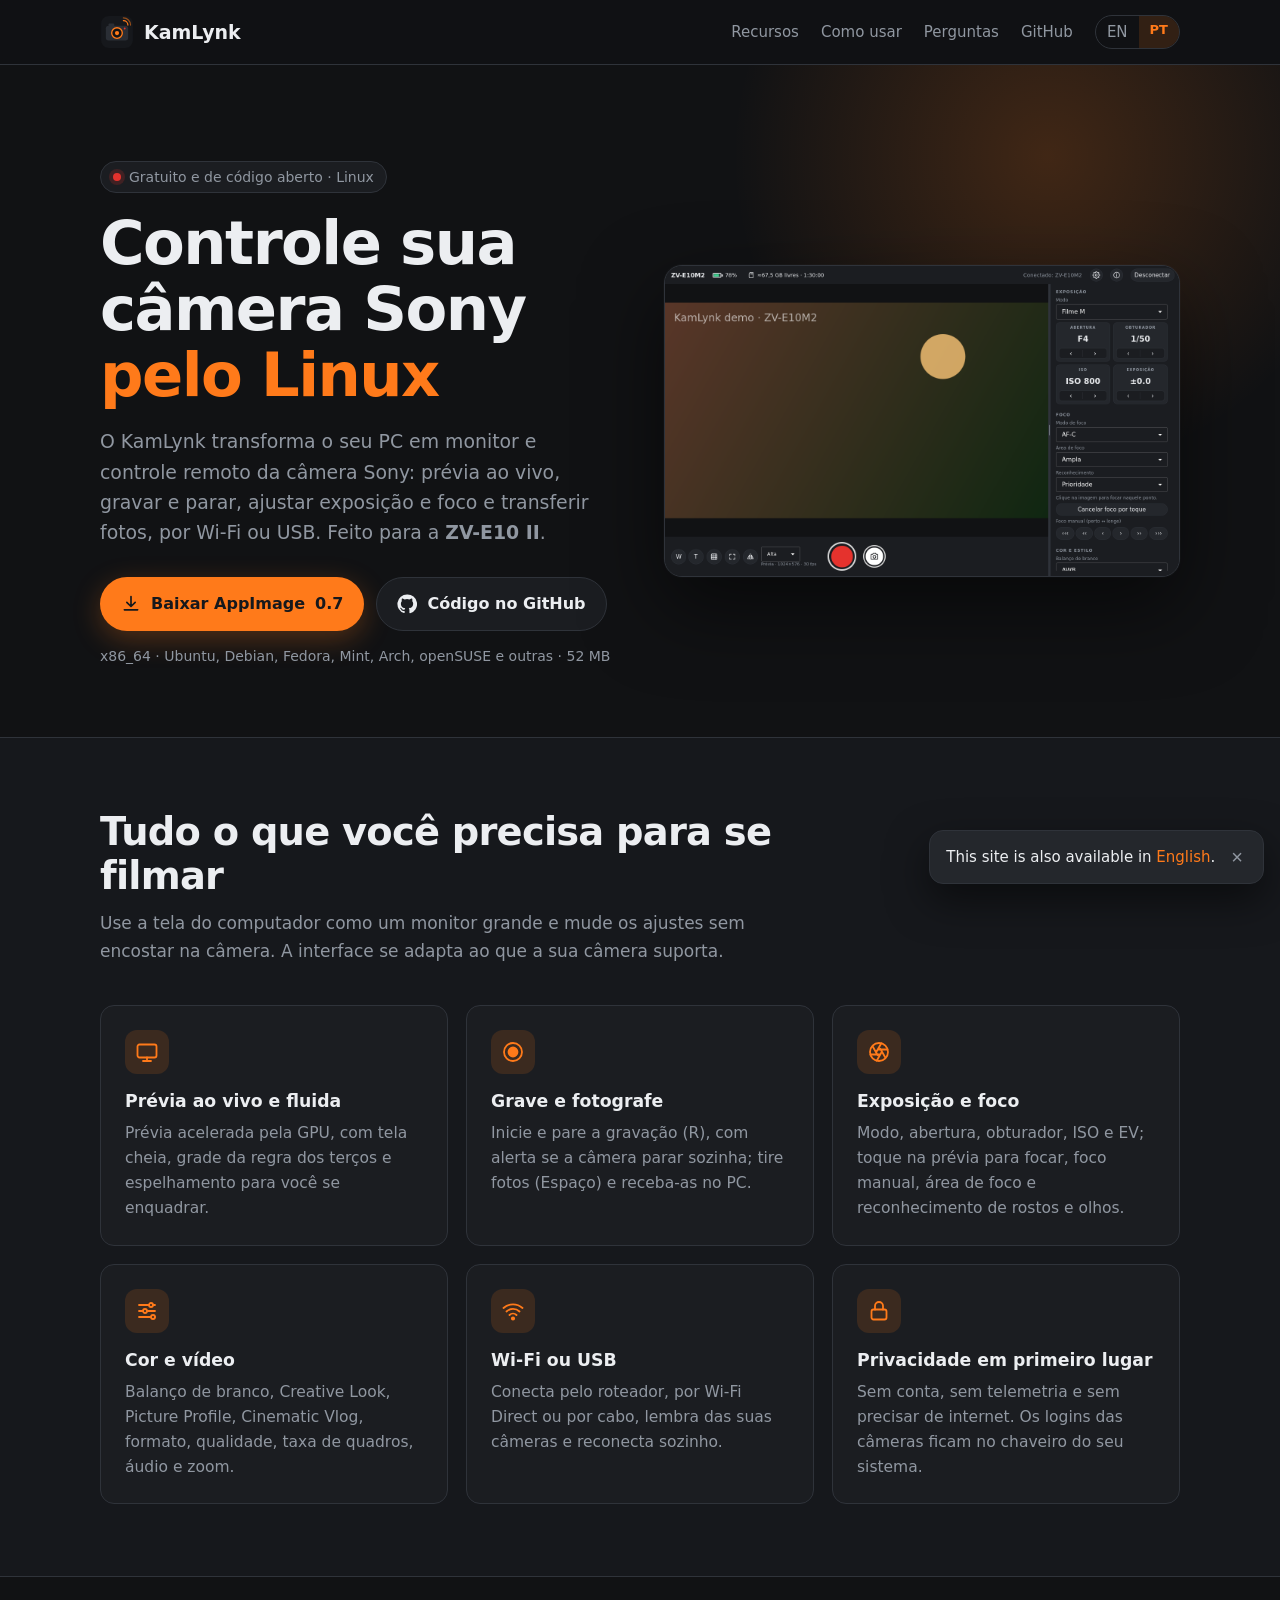
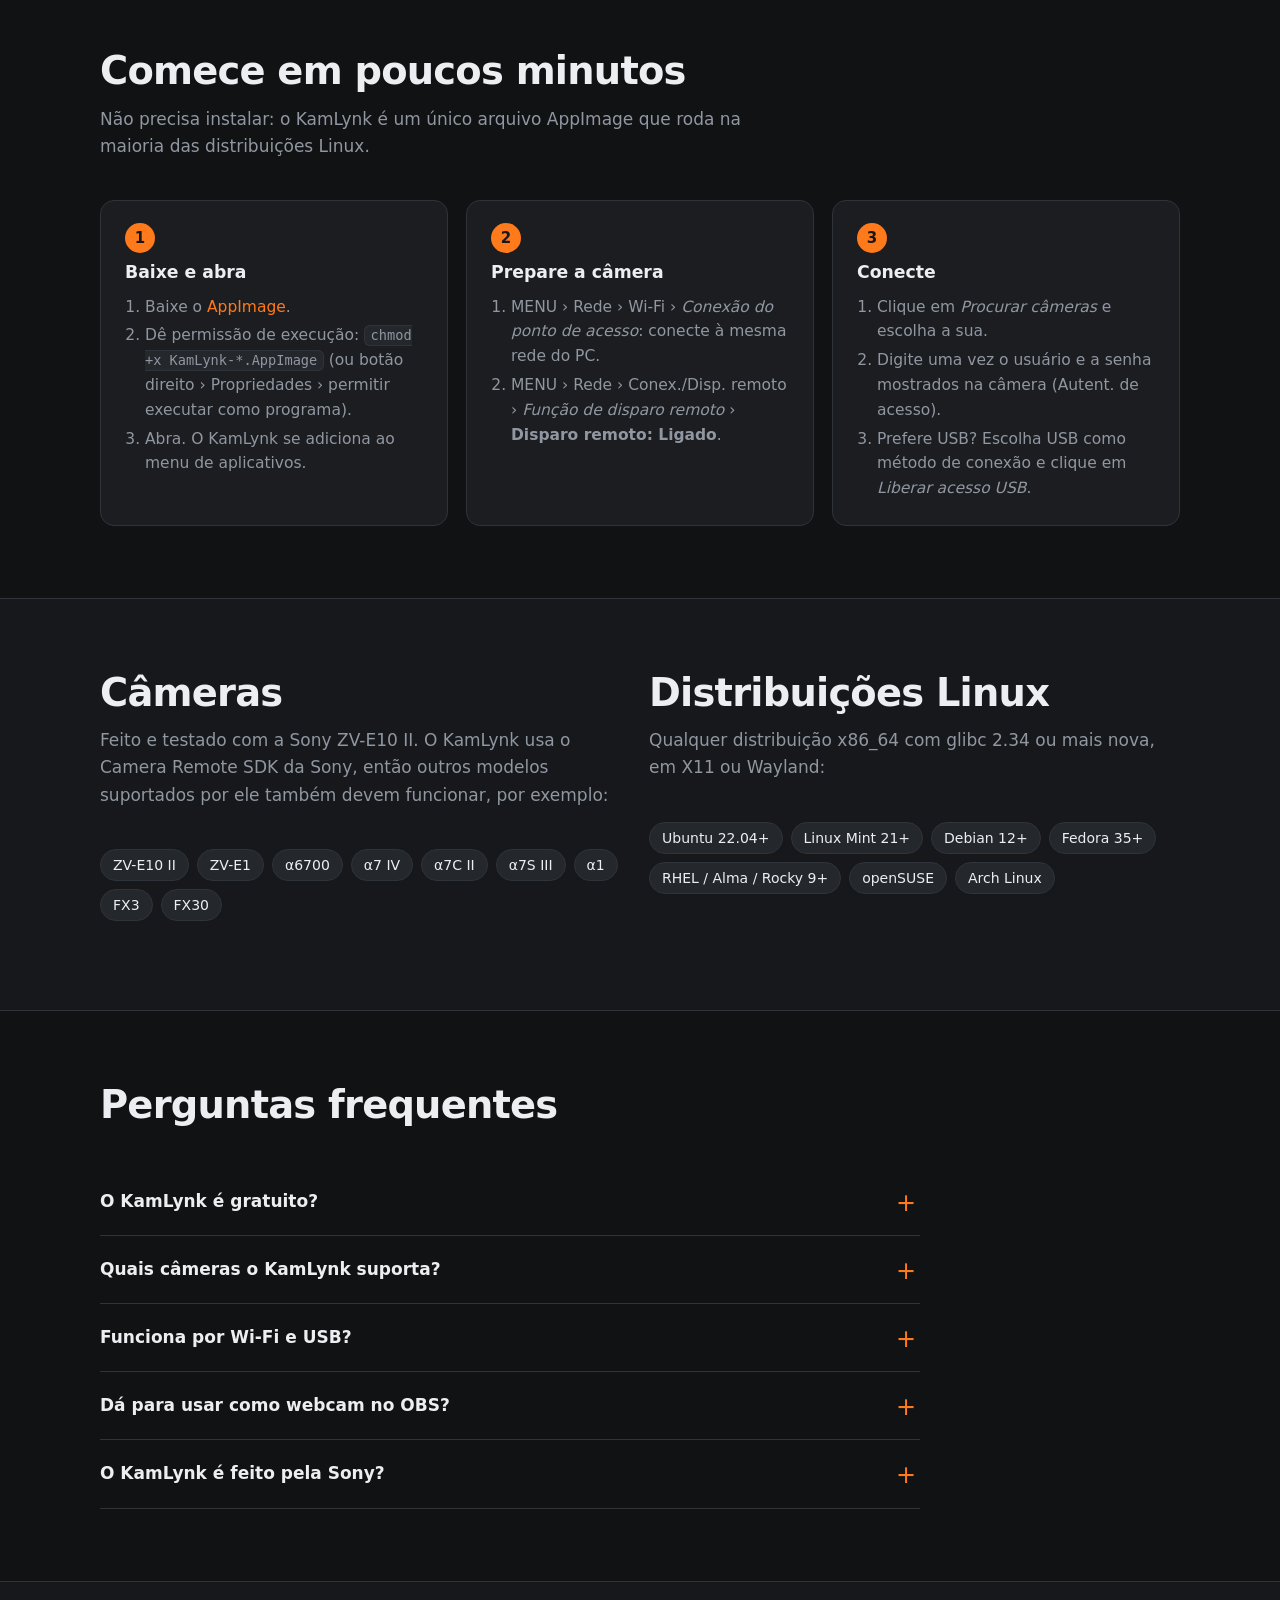
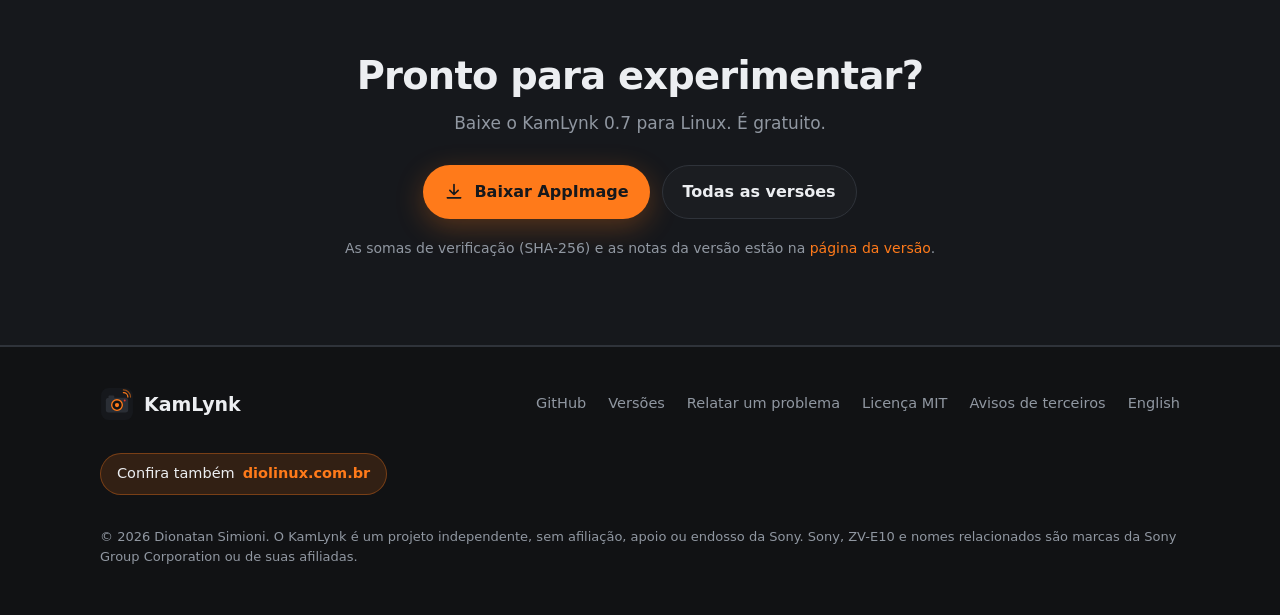
==== docs/pt/index.html @ 88bdc5e8 "Add the KamLynk website (GitHub Pages, English and Portuguese) Static site in docs/: landing page in" ====
<!doctype html>
<html lang="pt-BR">
<head>
<meta charset="utf-8">
<meta name="viewport" content="width=device-width, initial-scale=1">
<title>KamLynk: controle remoto de câmeras Sony no Linux (ZV-E10 II)</title>
<meta name="description" content="App gratuito e livre para controlar câmeras Sony pelo Linux: prévia ao vivo, gravação, exposição, foco e fotos por Wi-Fi ou USB. Feito para a ZV-E10 II.">
<meta name="keywords" content="controle remoto câmera Sony Linux, ZV-E10 II Linux, Sony Camera Remote SDK, câmera no PC Linux, vlog, AppImage">
<meta name="author" content="Dionatan Simioni">
<meta name="robots" content="index, follow">
<meta name="theme-color" content="#111214">
<link rel="canonical" href="https://dionatansimioni.github.io/KamLynk/pt/">
<link rel="alternate" hreflang="en" href="https://dionatansimioni.github.io/KamLynk/">
<link rel="alternate" hreflang="pt-BR" href="https://dionatansimioni.github.io/KamLynk/pt/">
<link rel="alternate" hreflang="x-default" href="https://dionatansimioni.github.io/KamLynk/">
<link rel="icon" href="../assets/logo.svg" type="image/svg+xml">
<link rel="icon" href="../assets/favicon-32.png" sizes="32x32" type="image/png">
<link rel="apple-touch-icon" href="../assets/apple-touch-icon.png">
<link rel="stylesheet" href="../assets/style.css">

<meta property="og:type" content="website">
<meta property="og:site_name" content="KamLynk">
<meta property="og:title" content="KamLynk: controle remoto de câmeras Sony no Linux">
<meta property="og:description" content="Prévia ao vivo, gravação, exposição, foco e transferência de fotos para a Sony ZV-E10 II e outras câmeras Sony, no Linux. Gratuito e de código aberto.">
<meta property="og:url" content="https://dionatansimioni.github.io/KamLynk/pt/">
<meta property="og:image" content="https://dionatansimioni.github.io/KamLynk/assets/og-image-pt.png">
<meta property="og:image:width" content="1200">
<meta property="og:image:height" content="630">
<meta property="og:image:alt" content="Janela do KamLynk com a prévia ao vivo da câmera e os controles de exposição">
<meta property="og:locale" content="pt_BR">
<meta property="og:locale:alternate" content="en_US">
<meta name="twitter:card" content="summary_large_image">
<meta name="twitter:title" content="KamLynk: controle remoto de câmeras Sony no Linux">
<meta name="twitter:description" content="Controle sua câmera Sony pelo Linux: prévia ao vivo, gravação, exposição, foco e transferência de fotos.">
<meta name="twitter:image" content="https://dionatansimioni.github.io/KamLynk/assets/og-image-pt.png">

<script type="application/ld+json">
{
  "@context": "https://schema.org",
  "@type": "SoftwareApplication",
  "name": "KamLynk",
  "description": "Controle remoto para câmeras Sony no Linux: prévia ao vivo, gravação, exposição, foco, zoom e transferência de fotos por Wi-Fi ou USB.",
  "applicationCategory": "MultimediaApplication",
  "operatingSystem": "Linux (x86_64, glibc 2.34+)",
  "softwareVersion": "0.7",
  "url": "https://dionatansimioni.github.io/KamLynk/pt/",
  "downloadUrl": "https://github.com/dionatansimioni/KamLynk/releases/latest",
  "screenshot": "https://dionatansimioni.github.io/KamLynk/screenshots/shoot-pt.png",
  "image": "https://dionatansimioni.github.io/KamLynk/assets/og-image-pt.png",
  "license": "https://opensource.org/licenses/MIT",
  "isAccessibleForFree": true,
  "inLanguage": ["pt-BR", "en"],
  "offers": { "@type": "Offer", "price": "0", "priceCurrency": "BRL" },
  "author": { "@type": "Person", "name": "Dionatan Simioni", "url": "https://github.com/dionatansimioni" },
  "codeRepository": "https://github.com/dionatansimioni/KamLynk"
}
</script>
<script type="application/ld+json">
{
  "@context": "https://schema.org",
  "@type": "FAQPage",
  "mainEntity": [
    { "@type": "Question", "name": "O KamLynk é gratuito?",
      "acceptedAnswer": { "@type": "Answer", "text": "Sim. O KamLynk é gratuito e de código aberto, sob a licença MIT." } },
    { "@type": "Question", "name": "Quais câmeras o KamLynk suporta?",
      "acceptedAnswer": { "@type": "Answer", "text": "Ele é feito e testado com a Sony ZV-E10 II. Como usa o Camera Remote SDK da Sony, outras câmeras Sony suportadas pelo SDK também devem funcionar; a interface mostra só os ajustes que a câmera conectada informa." } },
    { "@type": "Question", "name": "O KamLynk funciona por Wi-Fi e USB?",
      "acceptedAnswer": { "@type": "Answer", "text": "Sim. O recomendado é Wi-Fi pelo roteador; Wi-Fi Direct e USB também funcionam." } },
    { "@type": "Question", "name": "O KamLynk é feito pela Sony?",
      "acceptedAnswer": { "@type": "Answer", "text": "Não. O KamLynk é um projeto independente, sem afiliação, apoio ou endosso da Sony." } }
  ]
}
</script>
</head>
<body>
<a class="skip-link" href="#main">Pular para o conteúdo</a>

<header class="site-header">
  <div class="container">
    <a class="brand" href="./" aria-label="Página inicial do KamLynk">
      <img src="../assets/logo.svg" alt="" width="34" height="34">
      KamLynk
    </a>
    <nav class="nav" aria-label="Principal">
      <a class="nav-link" href="#recursos">Recursos</a>
      <a class="nav-link" href="#comecar">Como usar</a>
      <a class="nav-link" href="#perguntas">Perguntas</a>
      <a class="nav-link" href="https://github.com/dionatansimioni/KamLynk">GitHub</a>
      <span class="lang-switch" aria-label="Idioma">
        <a href="../" hreflang="en" lang="en">EN</a>
        <span aria-current="page">PT</span>
      </span>
    </nav>
  </div>
</header>

<main id="main">
  <section class="hero">
    <div class="container">
      <div>
        <span class="eyebrow"><span class="dot" aria-hidden="true"></span> Gratuito e de código aberto · Linux</span>
        <h1>Controle sua câmera Sony <span class="accent">pelo Linux</span></h1>
        <p class="lead">O KamLynk transforma o seu PC em monitor e controle remoto da câmera Sony: prévia ao vivo, gravar e parar, ajustar exposição e foco e transferir fotos, por Wi-Fi ou USB. Feito para a <strong>ZV-E10 II</strong>.</p>
        <div class="cta">
          <a class="btn btn-primary" data-download href="https://github.com/dionatansimioni/KamLynk/releases/download/v0.7/KamLynk-0.7-x86_64.AppImage">
            <svg viewBox="0 0 24 24" fill="none" stroke="currentColor" stroke-width="2" stroke-linecap="round" stroke-linejoin="round" aria-hidden="true"><path d="M12 3v12m0 0-5-5m5 5 5-5M4 19h16"/></svg>
            Baixar AppImage <span data-version>0.7</span>
          </a>
          <a class="btn btn-ghost" href="https://github.com/dionatansimioni/KamLynk">
            <svg viewBox="0 0 24 24" fill="currentColor" aria-hidden="true"><path d="M12 .5a11.5 11.5 0 0 0-3.64 22.41c.58.1.79-.25.79-.56v-2c-3.2.7-3.88-1.37-3.88-1.37-.53-1.33-1.29-1.69-1.29-1.69-1.05-.72.08-.7.08-.7 1.16.08 1.77 1.19 1.77 1.19 1.03 1.77 2.71 1.26 3.37.96.1-.75.4-1.26.73-1.55-2.56-.29-5.25-1.28-5.25-5.69 0-1.26.45-2.29 1.19-3.1-.12-.29-.52-1.46.11-3.05 0 0 .97-.31 3.17 1.18a11 11 0 0 1 5.77 0c2.2-1.49 3.17-1.18 3.17-1.18.63 1.59.23 2.76.11 3.05.74.81 1.19 1.84 1.19 3.1 0 4.42-2.7 5.4-5.27 5.68.41.36.78 1.06.78 2.14v3.17c0 .31.21.67.8.56A11.5 11.5 0 0 0 12 .5Z"/></svg>
            Código no GitHub
          </a>
        </div>
        <p class="cta-note">x86_64 · Ubuntu, Debian, Fedora, Mint, Arch, openSUSE e outras · <span data-size>52 MB</span></p>
      </div>
      <div class="shot">
        <img src="../screenshots/shoot-pt.png" width="1360" height="820" alt="Janela do KamLynk: prévia ao vivo da câmera, botões de gravar e fotografar e ajustes de exposição e foco ao lado" fetchpriority="high">
      </div>
    </div>
  </section>

  <section id="recursos" class="alt">
    <div class="container">
      <div class="section-head">
        <h2>Tudo o que você precisa para se filmar</h2>
        <p>Use a tela do computador como um monitor grande e mude os ajustes sem encostar na câmera. A interface se adapta ao que a sua câmera suporta.</p>
      </div>
      <div class="grid">
        <article class="card">
          <div class="icon"><svg viewBox="0 0 24 24" fill="none" stroke="currentColor" stroke-width="1.8" stroke-linecap="round" stroke-linejoin="round" aria-hidden="true"><rect x="2.5" y="4.5" width="19" height="13" rx="2"/><path d="M8 21h8M12 17.5V21"/></svg></div>
          <h3>Prévia ao vivo e fluida</h3>
          <p>Prévia acelerada pela GPU, com tela cheia, grade da regra dos terços e espelhamento para você se enquadrar.</p>
        </article>
        <article class="card">
          <div class="icon"><svg viewBox="0 0 24 24" fill="none" stroke="currentColor" stroke-width="1.8" aria-hidden="true"><circle cx="12" cy="12" r="9"/><circle cx="12" cy="12" r="4.5" fill="currentColor"/></svg></div>
          <h3>Grave e fotografe</h3>
          <p>Inicie e pare a gravação (R), com alerta se a câmera parar sozinha; tire fotos (Espaço) e receba-as no PC.</p>
        </article>
        <article class="card">
          <div class="icon"><svg viewBox="0 0 24 24" fill="none" stroke="currentColor" stroke-width="1.8" stroke-linecap="round" aria-hidden="true"><circle cx="12" cy="12" r="9"/><path d="m14.3 3.3-5 8.7M20.6 9.5h-10M18.3 17.5l-5-8.7M9.7 20.7l5-8.7M3.4 14.5h10M5.7 6.5l5 8.7"/></svg></div>
          <h3>Exposição e foco</h3>
          <p>Modo, abertura, obturador, ISO e EV; toque na prévia para focar, foco manual, área de foco e reconhecimento de rostos e olhos.</p>
        </article>
        <article class="card">
          <div class="icon"><svg viewBox="0 0 24 24" fill="none" stroke="currentColor" stroke-width="1.8" stroke-linecap="round" aria-hidden="true"><path d="M4 6h10M18 6h2M4 12h4M12 12h8M4 18h12M20 18h0"/><circle cx="16" cy="6" r="2"/><circle cx="10" cy="12" r="2"/><circle cx="18" cy="18" r="2"/></svg></div>
          <h3>Cor e vídeo</h3>
          <p>Balanço de branco, Creative Look, Picture Profile, Cinematic Vlog, formato, qualidade, taxa de quadros, áudio e zoom.</p>
        </article>
        <article class="card">
          <div class="icon"><svg viewBox="0 0 24 24" fill="none" stroke="currentColor" stroke-width="1.8" stroke-linecap="round" aria-hidden="true"><path d="M2.5 9a14 14 0 0 1 19 0M5.5 12.5a9.5 9.5 0 0 1 13 0M8.5 16a5 5 0 0 1 7 0"/><circle cx="12" cy="19.5" r="1.2" fill="currentColor"/></svg></div>
          <h3>Wi-Fi ou USB</h3>
          <p>Conecta pelo roteador, por Wi-Fi Direct ou por cabo, lembra das suas câmeras e reconecta sozinho.</p>
        </article>
        <article class="card">
          <div class="icon"><svg viewBox="0 0 24 24" fill="none" stroke="currentColor" stroke-width="1.8" stroke-linecap="round" aria-hidden="true"><rect x="4.5" y="10.5" width="15" height="10" rx="2"/><path d="M8 10.5V7a4 4 0 0 1 8 0v3.5"/></svg></div>
          <h3>Privacidade em primeiro lugar</h3>
          <p>Sem conta, sem telemetria e sem precisar de internet. Os logins das câmeras ficam no chaveiro do seu sistema.</p>
        </article>
      </div>
    </div>
  </section>

  <section id="comecar">
    <div class="container">
      <div class="section-head">
        <h2>Comece em poucos minutos</h2>
        <p>Não precisa instalar: o KamLynk é um único arquivo AppImage que roda na maioria das distribuições Linux.</p>
      </div>
      <div class="steps">
        <article class="card step">
          <h3>Baixe e abra</h3>
          <ol>
            <li>Baixe o <a data-download href="https://github.com/dionatansimioni/KamLynk/releases/download/v0.7/KamLynk-0.7-x86_64.AppImage">AppImage</a>.</li>
            <li>Dê permissão de execução: <code>chmod +x KamLynk-*.AppImage</code> (ou botão direito › Propriedades › permitir executar como programa).</li>
            <li>Abra. O KamLynk se adiciona ao menu de aplicativos.</li>
          </ol>
        </article>
        <article class="card step">
          <h3>Prepare a câmera</h3>
          <ol>
            <li>MENU › Rede › Wi-Fi › <em>Conexão do ponto de acesso</em>: conecte à mesma rede do PC.</li>
            <li>MENU › Rede › Conex./Disp. remoto › <em>Função de disparo remoto</em> › <strong>Disparo remoto: Ligado</strong>.</li>
          </ol>
        </article>
        <article class="card step">
          <h3>Conecte</h3>
          <ol>
            <li>Clique em <em>Procurar câmeras</em> e escolha a sua.</li>
            <li>Digite uma vez o usuário e a senha mostrados na câmera (Autent. de acesso).</li>
            <li>Prefere USB? Escolha USB como método de conexão e clique em <em>Liberar acesso USB</em>.</li>
          </ol>
        </article>
      </div>
    </div>
  </section>

  <section class="alt">
    <div class="container compat">
      <div>
        <div class="section-head">
          <h2>Câmeras</h2>
          <p>Feito e testado com a Sony ZV-E10 II. O KamLynk usa o Camera Remote SDK da Sony, então outros modelos suportados por ele também devem funcionar, por exemplo:</p>
        </div>
        <ul class="tags" aria-label="Câmeras">
          <li>ZV-E10 II</li><li>ZV-E1</li><li>α6700</li><li>α7 IV</li><li>α7C II</li><li>α7S III</li><li>α1</li><li>FX3</li><li>FX30</li>
        </ul>
      </div>
      <div>
        <div class="section-head">
          <h2>Distribuições Linux</h2>
          <p>Qualquer distribuição x86_64 com glibc 2.34 ou mais nova, em X11 ou Wayland:</p>
        </div>
        <ul class="tags" aria-label="Distribuições Linux">
          <li>Ubuntu 22.04+</li><li>Linux Mint 21+</li><li>Debian 12+</li><li>Fedora 35+</li><li>RHEL / Alma / Rocky 9+</li><li>openSUSE</li><li>Arch Linux</li>
        </ul>
      </div>
    </div>
  </section>

  <section id="perguntas">
    <div class="container">
      <div class="section-head"><h2>Perguntas frequentes</h2></div>
      <div class="faq">
        <details>
          <summary>O KamLynk é gratuito?</summary>
          <p>Sim. O KamLynk é gratuito e de código aberto, sob a licença MIT. O código está no <a href="https://github.com/dionatansimioni/KamLynk">GitHub</a>.</p>
        </details>
        <details>
          <summary>Quais câmeras o KamLynk suporta?</summary>
          <p>Ele é feito e testado com a Sony ZV-E10 II. Como usa o Camera Remote SDK da Sony, outras câmeras Sony suportadas pelo SDK também devem funcionar; a interface mostra só os ajustes que a câmera conectada informa.</p>
        </details>
        <details>
          <summary>Funciona por Wi-Fi e USB?</summary>
          <p>Sim. O recomendado é Wi-Fi pelo roteador; Wi-Fi Direct e USB também funcionam. Para USB, o KamLynk instala uma regra de dispositivo uma única vez, pedindo a senha de administrador.</p>
        </details>
        <details>
          <summary>Dá para usar como webcam no OBS?</summary>
          <p>Ainda não. O KamLynk é um controle remoto e monitor da câmera; para transmissões, uma placa de captura HDMI oferece a melhor qualidade.</p>
        </details>
        <details>
          <summary>O KamLynk é feito pela Sony?</summary>
          <p>Não. O KamLynk é um projeto independente, sem afiliação, apoio ou endosso da Sony. Na primeira execução ele mostra os termos exigidos pelo SDK da Sony (garantia da câmera e usos proibidos).</p>
        </details>
      </div>
    </div>
  </section>

  <section class="alt download-band">
    <div class="container">
      <div class="section-head">
        <h2>Pronto para experimentar?</h2>
        <p>Baixe o KamLynk <span data-version>0.7</span> para Linux. É gratuito.</p>
      </div>
      <div class="cta">
        <a class="btn btn-primary" data-download href="https://github.com/dionatansimioni/KamLynk/releases/download/v0.7/KamLynk-0.7-x86_64.AppImage">
          <svg viewBox="0 0 24 24" fill="none" stroke="currentColor" stroke-width="2" stroke-linecap="round" stroke-linejoin="round" aria-hidden="true"><path d="M12 3v12m0 0-5-5m5 5 5-5M4 19h16"/></svg>
          Baixar AppImage
        </a>
        <a class="btn btn-ghost" href="https://github.com/dionatansimioni/KamLynk/releases">Todas as versões</a>
      </div>
      <p class="checksum">As somas de verificação (SHA-256) e as notas da versão estão na <a href="https://github.com/dionatansimioni/KamLynk/releases/latest">página da versão</a>.</p>
    </div>
  </section>
</main>

<footer class="site-footer">
  <div class="container">
    <div class="footer-top">
      <a class="brand" href="./"><img src="../assets/logo.svg" alt="" width="34" height="34"> KamLynk</a>
      <ul class="footer-links">
        <li><a href="https://github.com/dionatansimioni/KamLynk">GitHub</a></li>
        <li><a href="https://github.com/dionatansimioni/KamLynk/releases">Versões</a></li>
        <li><a href="https://github.com/dionatansimioni/KamLynk/issues">Relatar um problema</a></li>
        <li><a href="https://github.com/dionatansimioni/KamLynk/blob/main/LICENSE">Licença MIT</a></li>
        <li><a href="https://github.com/dionatansimioni/KamLynk/blob/main/THIRD_PARTY_NOTICES.md">Avisos de terceiros</a></li>
        <li><a href="../" hreflang="en" lang="en">English</a></li>
      </ul>
    </div>
    <p><span class="also">Confira também <a href="https://diolinux.com.br">diolinux.com.br</a></span></p>
    <p class="disclaimer">© 2026 Dionatan Simioni. O KamLynk é um projeto independente, sem afiliação, apoio ou endosso da Sony. Sony, ZV-E10 e nomes relacionados são marcas da Sony Group Corporation ou de suas afiliadas.</p>
  </div>
</footer>

<div id="lang-hint" class="lang-hint" role="status" lang="en">
  <span>This site is also available in <a href="../" hreflang="en">English</a>.</span>
  <button type="button" aria-label="Close">×</button>
</div>

<script src="../assets/site.js" defer></script>
</body>
</html>
---- docs/assets/style.css ----
/* KamLynk website — colors from the app logo and theme (qml/Theme.qml). */
:root {
    --bg: #111214;
    --bg-alt: #16181c;
    --panel: #1b1d21;
    --panel-raised: #24272c;
    --border: #2f333a;
    --text: #eceef1;
    --text-dim: #9097a1;
    --accent: #ff7a1a;
    --accent-strong: #ff8c3a;
    --accent-soft: rgba(255, 122, 26, 0.14);
    --record: #e5322d;
    --radius: 14px;
    --max: 1120px;
    color-scheme: dark;
}

*, *::before, *::after { box-sizing: border-box; }

html { scroll-behavior: smooth; -webkit-text-size-adjust: 100%; }

body {
    margin: 0;
    background: var(--bg);
    color: var(--text);
    font-family: Inter, ui-sans-serif, system-ui, -apple-system, "Segoe UI", Roboto, "Noto Sans",
                 Ubuntu, Cantarell, "Helvetica Neue", Arial, sans-serif;
    font-size: 17px;
    line-height: 1.6;
}

img { max-width: 100%; height: auto; display: block; }

a { color: var(--accent); text-decoration: none; }
a:hover { color: var(--accent-strong); text-decoration: underline; }
a:focus-visible, button:focus-visible { outline: 2px solid var(--accent); outline-offset: 3px; border-radius: 6px; }

code {
    font-family: ui-monospace, "DejaVu Sans Mono", Menlo, Consolas, monospace;
    font-size: 0.88em;
    background: var(--panel-raised);
    border: 1px solid var(--border);
    border-radius: 6px;
    padding: 0.1em 0.4em;
}

.container { width: 100%; max-width: var(--max); margin: 0 auto; padding: 0 20px; }

.skip-link {
    position: absolute; left: -999px; top: 8px;
    background: var(--accent); color: #111; padding: 8px 14px; border-radius: 8px; z-index: 100;
}
.skip-link:focus { left: 8px; }

/* Header */
.site-header {
    position: sticky; top: 0; z-index: 50;
    background: rgba(17, 18, 20, 0.85);
    backdrop-filter: saturate(150%) blur(12px);
    -webkit-backdrop-filter: saturate(150%) blur(12px);
    border-bottom: 1px solid var(--border);
}
.site-header .container { display: flex; align-items: center; gap: 24px; height: 64px; }
.brand { display: flex; align-items: center; gap: 10px; color: var(--text); font-weight: 700; font-size: 19px; }
.brand:hover { color: var(--text); text-decoration: none; }
.brand img { width: 34px; height: 34px; }
.nav { display: flex; align-items: center; gap: 22px; margin-left: auto; }
.nav a { color: var(--text-dim); font-size: 15px; }
.nav a:hover { color: var(--text); text-decoration: none; }
.lang-switch {
    display: inline-flex; border: 1px solid var(--border); border-radius: 999px; overflow: hidden; font-size: 13px;
}
.lang-switch a, .lang-switch span { padding: 4px 11px; color: var(--text-dim); }
.lang-switch [aria-current] { background: var(--accent-soft); color: var(--accent); font-weight: 600; }
.lang-switch a:hover { color: var(--text); text-decoration: none; }

/* Buttons */
.btn {
    display: inline-flex; align-items: center; justify-content: center; gap: 10px;
    padding: 13px 20px; border-radius: 999px; font-weight: 600; font-size: 16px;
    border: 1px solid transparent; transition: transform 0.12s ease, background 0.12s ease, border-color 0.12s ease;
}
.btn:hover { text-decoration: none; transform: translateY(-1px); }
.btn svg { width: 20px; height: 20px; flex: none; }
.btn-primary { background: var(--accent); color: #16181c; box-shadow: 0 8px 28px rgba(255, 122, 26, 0.28); }
.btn-primary:hover { background: var(--accent-strong); color: #16181c; }
.btn-ghost { border-color: var(--border); color: var(--text); background: var(--panel); }
.btn-ghost:hover { border-color: #454a53; color: var(--text); }

/* Hero */
.hero { position: relative; overflow: hidden; padding: 72px 0 40px; }
.hero::before {
    content: ""; position: absolute; inset: -40% -10% auto auto; width: 720px; height: 720px;
    background: radial-gradient(circle, rgba(255, 122, 26, 0.20), transparent 62%);
    pointer-events: none;
}
.hero .container { position: relative; display: grid; grid-template-columns: 1fr; gap: 48px; }
.eyebrow {
    display: inline-flex; align-items: center; gap: 8px; font-size: 14px; color: var(--text-dim);
    border: 1px solid var(--border); border-radius: 999px; padding: 4px 12px; background: var(--panel);
}
.eyebrow .dot { width: 8px; height: 8px; border-radius: 50%; background: var(--record); box-shadow: 0 0 0 4px rgba(229, 50, 45, 0.18); }
.hero h1 {
    font-size: clamp(2.2rem, 5.4vw, 3.8rem); line-height: 1.08; letter-spacing: -0.025em;
    margin: 18px 0 18px; max-width: 16ch;
}
.hero h1 .accent { color: var(--accent); }
.hero .lead { font-size: 1.18rem; color: var(--text-dim); max-width: 58ch; margin: 0 0 30px; }
.cta { display: flex; flex-wrap: wrap; gap: 12px; align-items: center; }
.cta .btn { white-space: nowrap; }
.cta-note { margin-top: 14px; font-size: 14px; color: var(--text-dim); }
.shot {
    border-radius: 18px; overflow: hidden; border: 1px solid var(--border);
    box-shadow: 0 30px 80px rgba(0, 0, 0, 0.55), 0 0 0 1px rgba(255, 255, 255, 0.02);
    background: var(--panel);
}

/* Sections */
section { padding: 72px 0; }
section.alt { background: var(--bg-alt); border-top: 1px solid var(--border); border-bottom: 1px solid var(--border); }
.section-head { max-width: 680px; margin-bottom: 40px; }
.section-head h2 { font-size: clamp(1.7rem, 3.4vw, 2.4rem); line-height: 1.15; letter-spacing: -0.02em; margin: 0 0 12px; }
.section-head p { color: var(--text-dim); margin: 0; }

.grid { display: grid; gap: 18px; grid-template-columns: repeat(auto-fit, minmax(250px, 1fr)); }
.card {
    background: var(--panel); border: 1px solid var(--border); border-radius: var(--radius); padding: 24px;
}
.card h3 { margin: 14px 0 6px; font-size: 1.08rem; }
.card p { margin: 0; color: var(--text-dim); font-size: 15.5px; }
.icon {
    width: 44px; height: 44px; border-radius: 12px; display: grid; place-items: center;
    background: var(--accent-soft); color: var(--accent);
}
.icon svg { width: 24px; height: 24px; }

.steps { counter-reset: step; display: grid; gap: 18px; grid-template-columns: repeat(auto-fit, minmax(280px, 1fr)); }
.step { position: relative; padding-top: 58px; }
.step::before {
    counter-increment: step; content: counter(step);
    position: absolute; top: 22px; left: 24px; width: 30px; height: 30px; border-radius: 50%;
    display: grid; place-items: center; font-weight: 700; font-size: 15px; background: var(--accent); color: #16181c;
}
.step h3 { margin-top: 0; }
.step ol, .step ul { margin: 8px 0 0; padding-left: 20px; color: var(--text-dim); font-size: 15.5px; }
.step li + li { margin-top: 4px; }

.compat { display: grid; gap: 18px; grid-template-columns: repeat(auto-fit, minmax(300px, 1fr)); }
.tags { display: flex; flex-wrap: wrap; gap: 8px; margin-top: 14px; padding: 0; list-style: none; }
.tags li {
    font-size: 14px; padding: 4px 12px; border-radius: 999px; border: 1px solid var(--border);
    background: var(--panel-raised); color: var(--text);
}

/* FAQ */
.faq { max-width: 820px; }
.faq details { border-bottom: 1px solid var(--border); padding: 4px 0; }
.faq summary {
    cursor: pointer; list-style: none; font-weight: 600; padding: 16px 32px 16px 0; position: relative;
}
.faq summary::-webkit-details-marker { display: none; }
.faq summary::after {
    content: "+"; position: absolute; right: 4px; top: 12px; font-size: 24px; color: var(--accent); font-weight: 400;
}
.faq details[open] summary::after { content: "−"; }
.faq details p { margin: 0 0 18px; color: var(--text-dim); }

/* Download band */
.download-band { text-align: center; }
.download-band .section-head { margin: 0 auto 28px; }
.download-band .cta { justify-content: center; }
.checksum { font-size: 14px; color: var(--text-dim); margin-top: 18px; }

/* Footer */
.site-footer { border-top: 1px solid var(--border); padding: 40px 0 48px; color: var(--text-dim); font-size: 14.5px; }
.site-footer .container { display: grid; gap: 18px; }
.footer-top { display: flex; flex-wrap: wrap; gap: 14px 28px; align-items: center; justify-content: space-between; }
.footer-links { display: flex; flex-wrap: wrap; gap: 10px 22px; margin: 0; padding: 0; list-style: none; }
.footer-links a { color: var(--text-dim); }
.footer-links a:hover { color: var(--text); }
.also {
    display: inline-flex; align-items: center; gap: 8px; padding: 8px 16px; border-radius: 999px;
    background: var(--accent-soft); color: var(--text); border: 1px solid rgba(255, 122, 26, 0.35);
}
.also a { font-weight: 700; }
.disclaimer { margin: 0; font-size: 13px; line-height: 1.55; }

/* Language suggestion */
.lang-hint {
    display: none; position: fixed; right: 16px; bottom: 16px; z-index: 60; max-width: 340px;
    background: var(--panel-raised); border: 1px solid var(--border); border-radius: var(--radius);
    padding: 14px 16px; box-shadow: 0 16px 40px rgba(0, 0, 0, 0.5); font-size: 15px;
}
.lang-hint.show { display: flex; gap: 12px; align-items: center; }
.lang-hint button {
    background: none; border: 0; color: var(--text-dim); font-size: 20px; cursor: pointer; padding: 0 4px; line-height: 1;
}

@media (min-width: 960px) {
    .hero { padding: 96px 0 56px; }
    .hero .container { grid-template-columns: 1fr 1fr; align-items: center; }
    .grid { grid-template-columns: repeat(3, 1fr); }
}

@media (max-width: 720px) {
    body { font-size: 16px; }
    .nav .nav-link { display: none; }
    .site-header .container { gap: 12px; }
    section { padding: 56px 0; }
    .hero { padding-top: 48px; }
    .btn { width: 100%; }
    .cta { flex-direction: column; align-items: stretch; }
}

@media (prefers-reduced-motion: reduce) {
    html { scroll-behavior: auto; }
    .btn { transition: none; }
    .btn:hover { transform: none; }
}
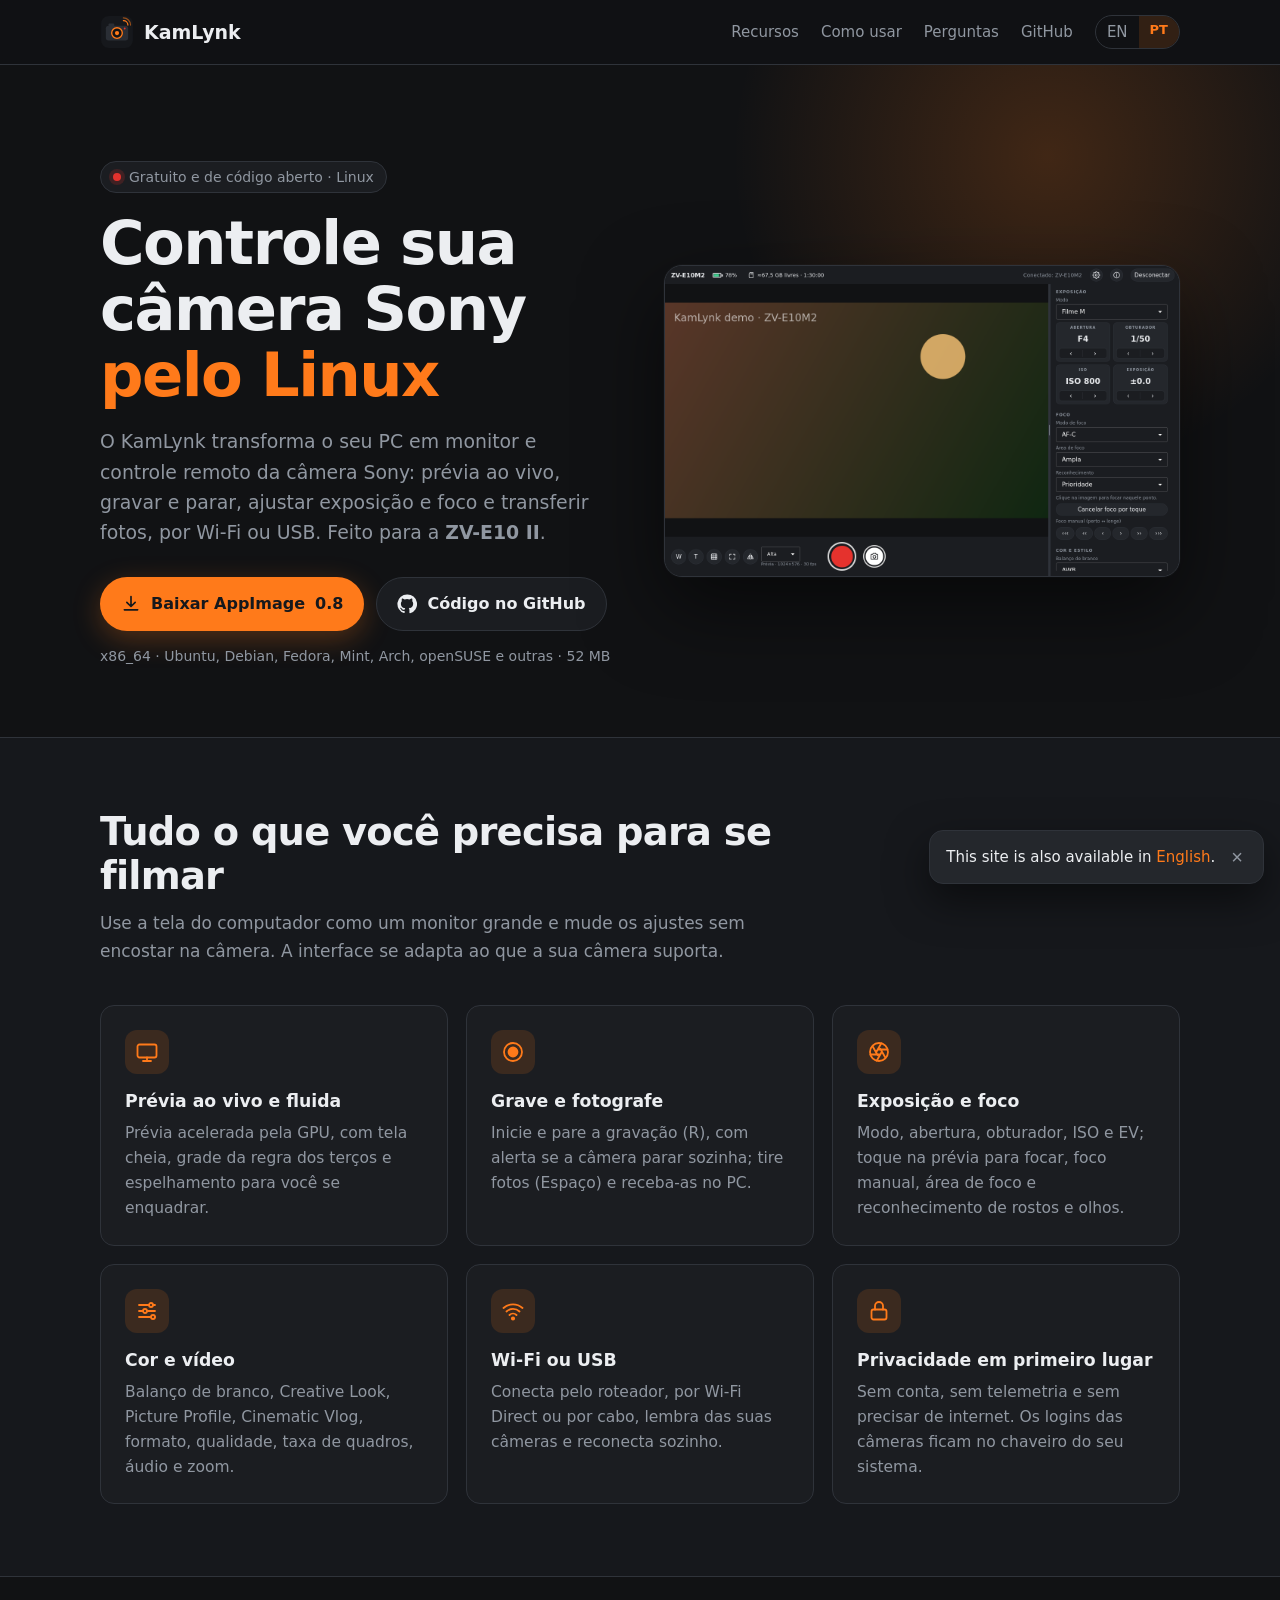
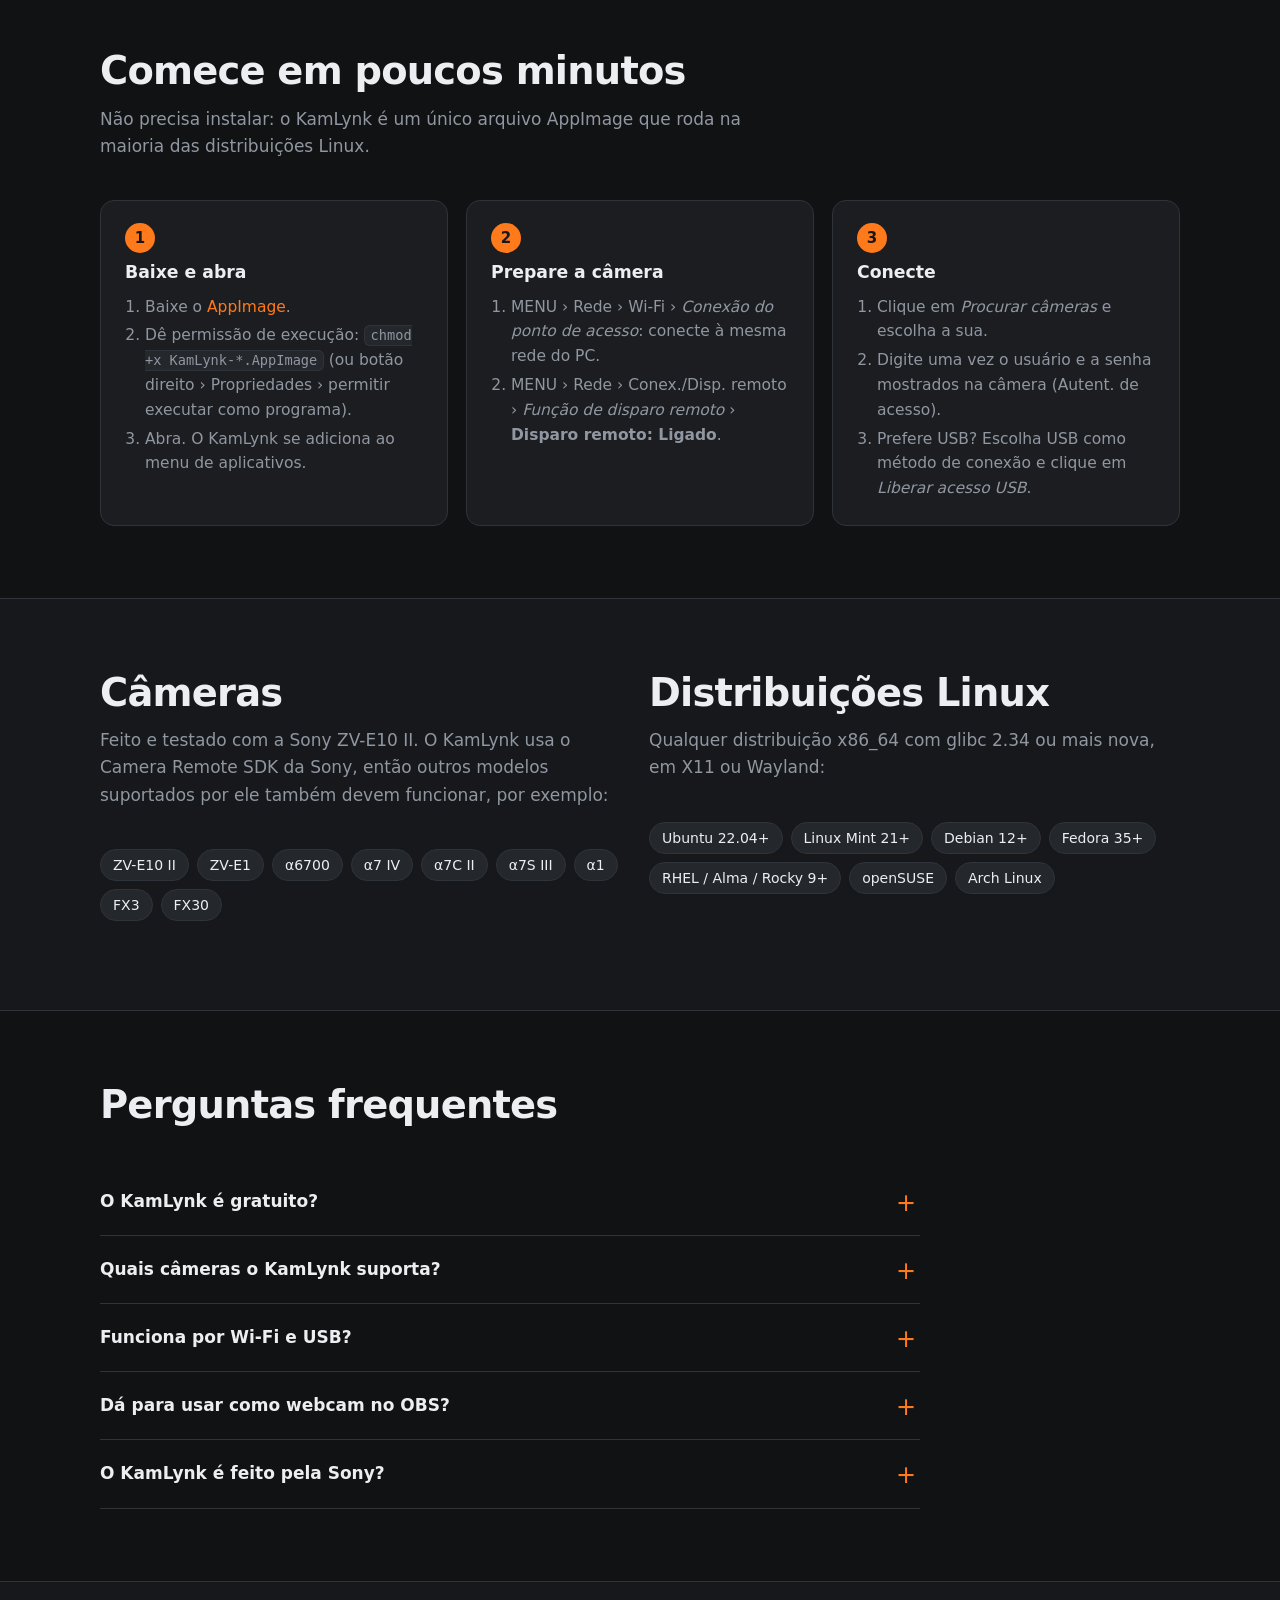
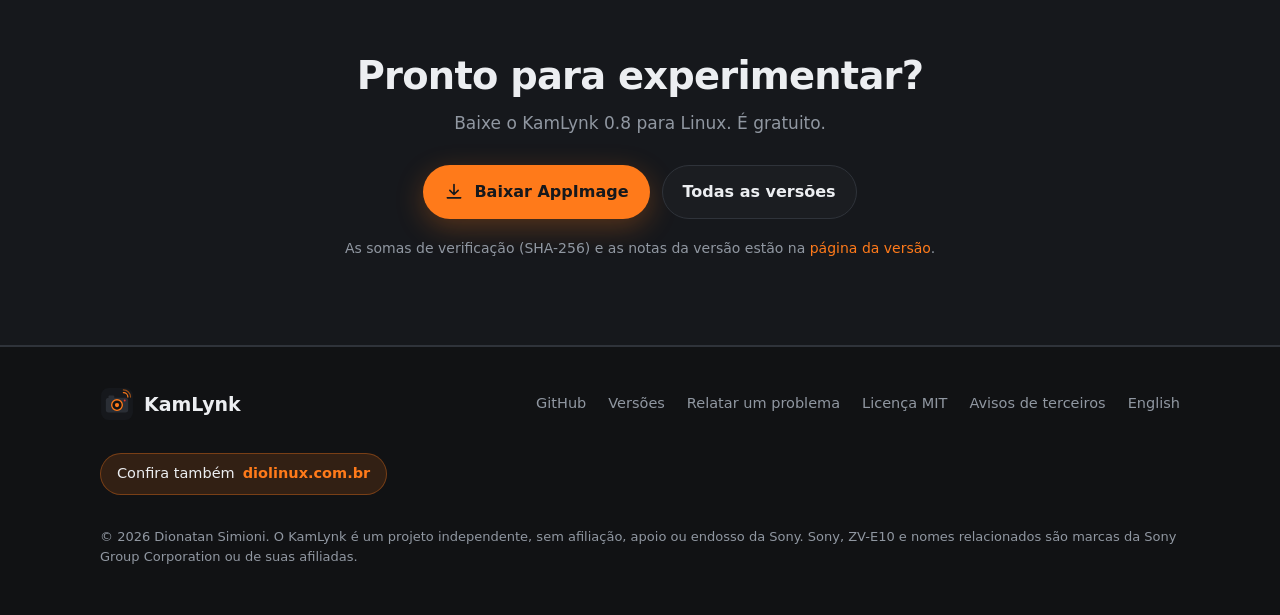
==== commit 87088cbc: "Site and README: version 0.8, debug log is now a setting Co-Authored-By: Claude Opus 5.5 <noreply@an" ====
--- a/docs/pt/index.html
+++ b/docs/pt/index.html
@@ -42,7 +42,7 @@
   "description": "Controle remoto para câmeras Sony no Linux: prévia ao vivo, gravação, exposição, foco, zoom e transferência de fotos por Wi-Fi ou USB.",
   "applicationCategory": "MultimediaApplication",
   "operatingSystem": "Linux (x86_64, glibc 2.34+)",
-  "softwareVersion": "0.7",
+  "softwareVersion": "0.8",
   "url": "https://dionatansimioni.github.io/KamLynk/pt/",
   "downloadUrl": "https://github.com/dionatansimioni/KamLynk/releases/latest",
   "screenshot": "https://dionatansimioni.github.io/KamLynk/screenshots/shoot-pt.png",
@@ -102,9 +102,9 @@
         <h1>Controle sua câmera Sony <span class="accent">pelo Linux</span></h1>
         <p class="lead">O KamLynk transforma o seu PC em monitor e controle remoto da câmera Sony: prévia ao vivo, gravar e parar, ajustar exposição e foco e transferir fotos, por Wi-Fi ou USB. Feito para a <strong>ZV-E10 II</strong>.</p>
         <div class="cta">
-          <a class="btn btn-primary" data-download href="https://github.com/dionatansimioni/KamLynk/releases/download/v0.7/KamLynk-0.7-x86_64.AppImage">
+          <a class="btn btn-primary" data-download href="https://github.com/dionatansimioni/KamLynk/releases/download/v0.8/KamLynk-0.8-x86_64.AppImage">
             <svg viewBox="0 0 24 24" fill="none" stroke="currentColor" stroke-width="2" stroke-linecap="round" stroke-linejoin="round" aria-hidden="true"><path d="M12 3v12m0 0-5-5m5 5 5-5M4 19h16"/></svg>
-            Baixar AppImage <span data-version>0.7</span>
+            Baixar AppImage <span data-version>0.8</span>
           </a>
           <a class="btn btn-ghost" href="https://github.com/dionatansimioni/KamLynk">
             <svg viewBox="0 0 24 24" fill="currentColor" aria-hidden="true"><path d="M12 .5a11.5 11.5 0 0 0-3.64 22.41c.58.1.79-.25.79-.56v-2c-3.2.7-3.88-1.37-3.88-1.37-.53-1.33-1.29-1.69-1.29-1.69-1.05-.72.08-.7.08-.7 1.16.08 1.77 1.19 1.77 1.19 1.03 1.77 2.71 1.26 3.37.96.1-.75.4-1.26.73-1.55-2.56-.29-5.25-1.28-5.25-5.69 0-1.26.45-2.29 1.19-3.1-.12-.29-.52-1.46.11-3.05 0 0 .97-.31 3.17 1.18a11 11 0 0 1 5.77 0c2.2-1.49 3.17-1.18 3.17-1.18.63 1.59.23 2.76.11 3.05.74.81 1.19 1.84 1.19 3.1 0 4.42-2.7 5.4-5.27 5.68.41.36.78 1.06.78 2.14v3.17c0 .31.21.67.8.56A11.5 11.5 0 0 0 12 .5Z"/></svg>
@@ -170,7 +170,7 @@
         <article class="card step">
           <h3>Baixe e abra</h3>
           <ol>
-            <li>Baixe o <a data-download href="https://github.com/dionatansimioni/KamLynk/releases/download/v0.7/KamLynk-0.7-x86_64.AppImage">AppImage</a>.</li>
+            <li>Baixe o <a data-download href="https://github.com/dionatansimioni/KamLynk/releases/download/v0.8/KamLynk-0.8-x86_64.AppImage">AppImage</a>.</li>
             <li>Dê permissão de execução: <code>chmod +x KamLynk-*.AppImage</code> (ou botão direito › Propriedades › permitir executar como programa).</li>
             <li>Abra. O KamLynk se adiciona ao menu de aplicativos.</li>
           </ol>
@@ -249,10 +249,10 @@
     <div class="container">
       <div class="section-head">
         <h2>Pronto para experimentar?</h2>
-        <p>Baixe o KamLynk <span data-version>0.7</span> para Linux. É gratuito.</p>
+        <p>Baixe o KamLynk <span data-version>0.8</span> para Linux. É gratuito.</p>
       </div>
       <div class="cta">
-        <a class="btn btn-primary" data-download href="https://github.com/dionatansimioni/KamLynk/releases/download/v0.7/KamLynk-0.7-x86_64.AppImage">
+        <a class="btn btn-primary" data-download href="https://github.com/dionatansimioni/KamLynk/releases/download/v0.8/KamLynk-0.8-x86_64.AppImage">
           <svg viewBox="0 0 24 24" fill="none" stroke="currentColor" stroke-width="2" stroke-linecap="round" stroke-linejoin="round" aria-hidden="true"><path d="M12 3v12m0 0-5-5m5 5 5-5M4 19h16"/></svg>
           Baixar AppImage
         </a>
@@ -276,7 +276,7 @@
         <li><a href="../" hreflang="en" lang="en">English</a></li>
       </ul>
     </div>
-    <p><span class="also">Confira também <a href="https://diolinux.com.br">diolinux.com.br</a></span></p>
+    <p><span class="also">Confira também <a href="https://diolinux.com.br" target="_blank" rel="noopener">diolinux.com.br</a></span></p>
     <p class="disclaimer">© 2026 Dionatan Simioni. O KamLynk é um projeto independente, sem afiliação, apoio ou endosso da Sony. Sony, ZV-E10 e nomes relacionados são marcas da Sony Group Corporation ou de suas afiliadas.</p>
   </div>
 </footer>
